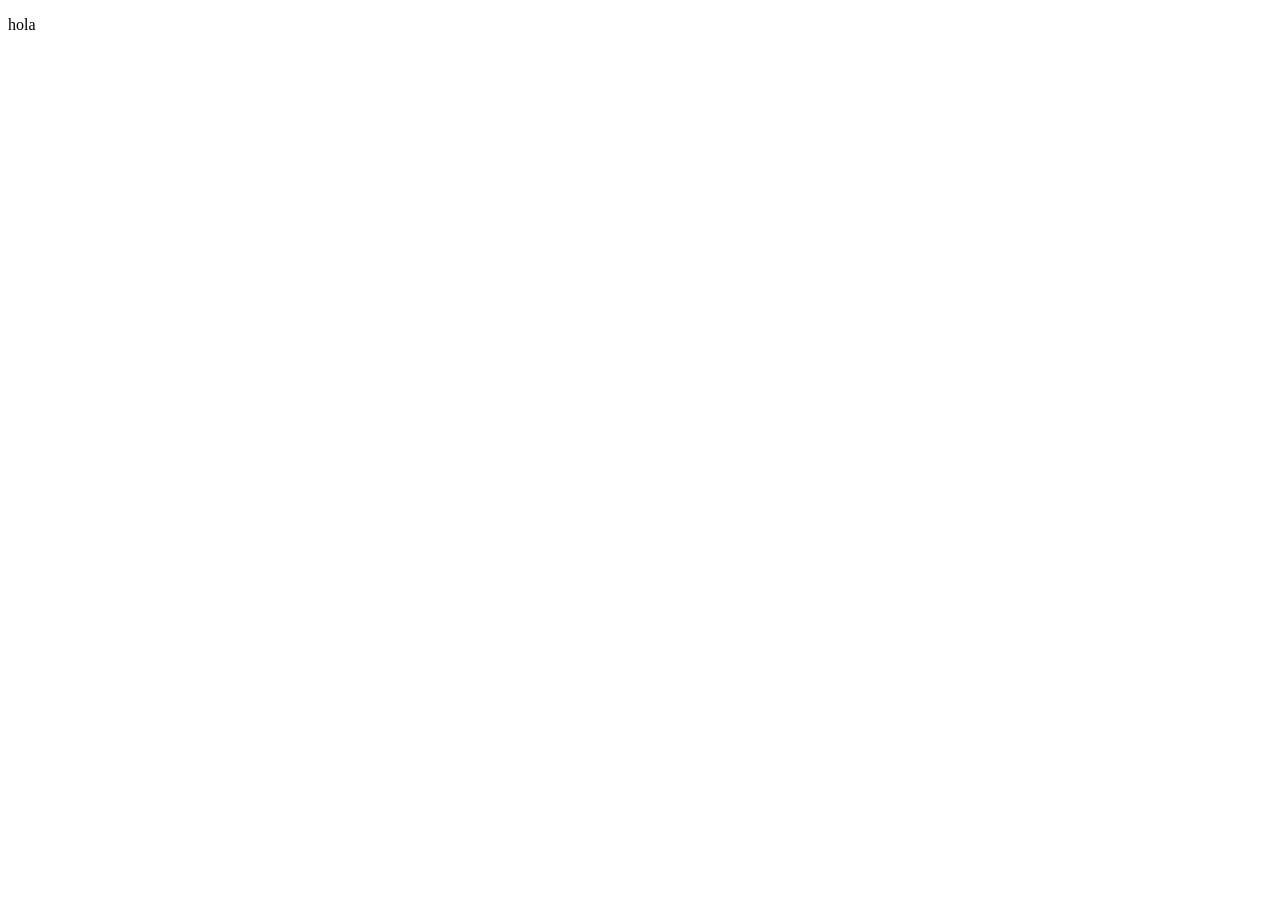
==== manual.html @ cef30a84 "first commit" ====
<!DOCTYPE html>
<html lang="en">
<head>
    <meta charset="UTF-8">
    <meta name="viewport" content="width=device-width, initial-scale=1.0">
    <title>Document</title>
</head>
<body>
    <p>hola</p>
</body>
</html>
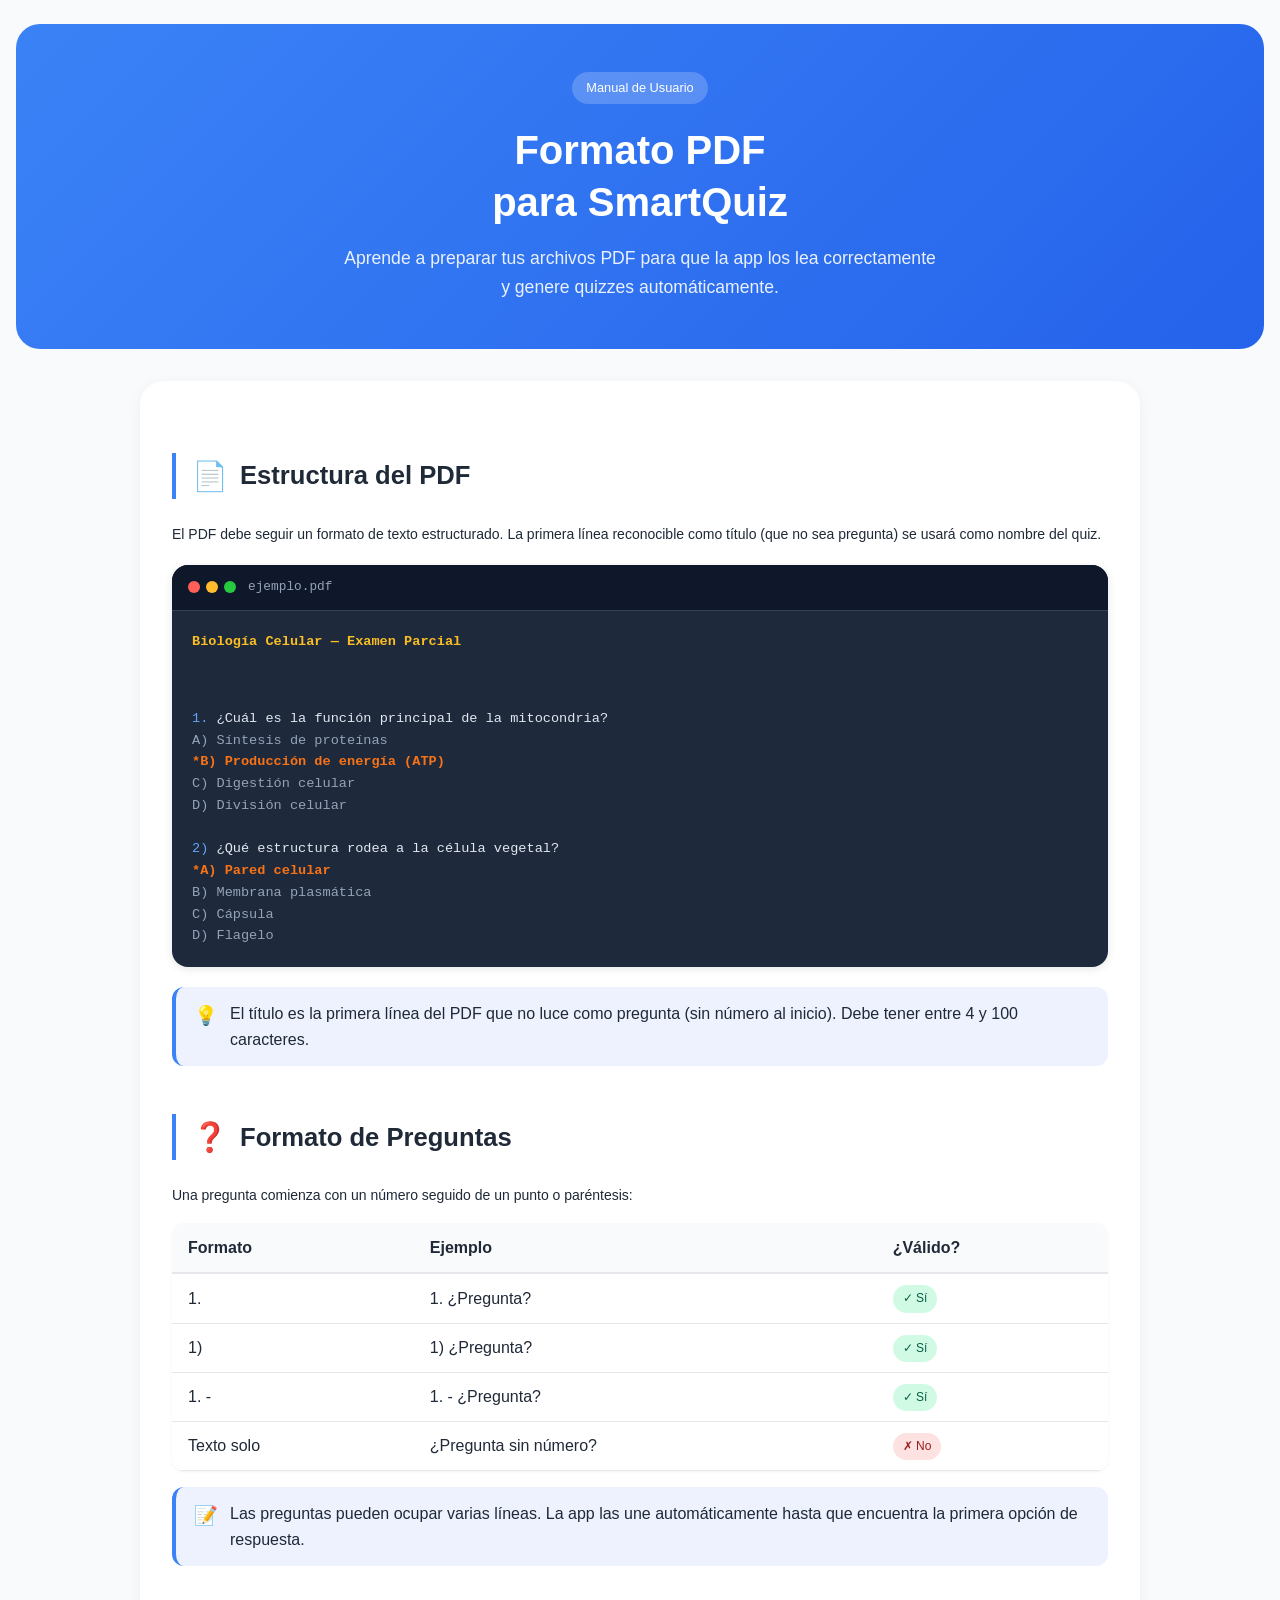
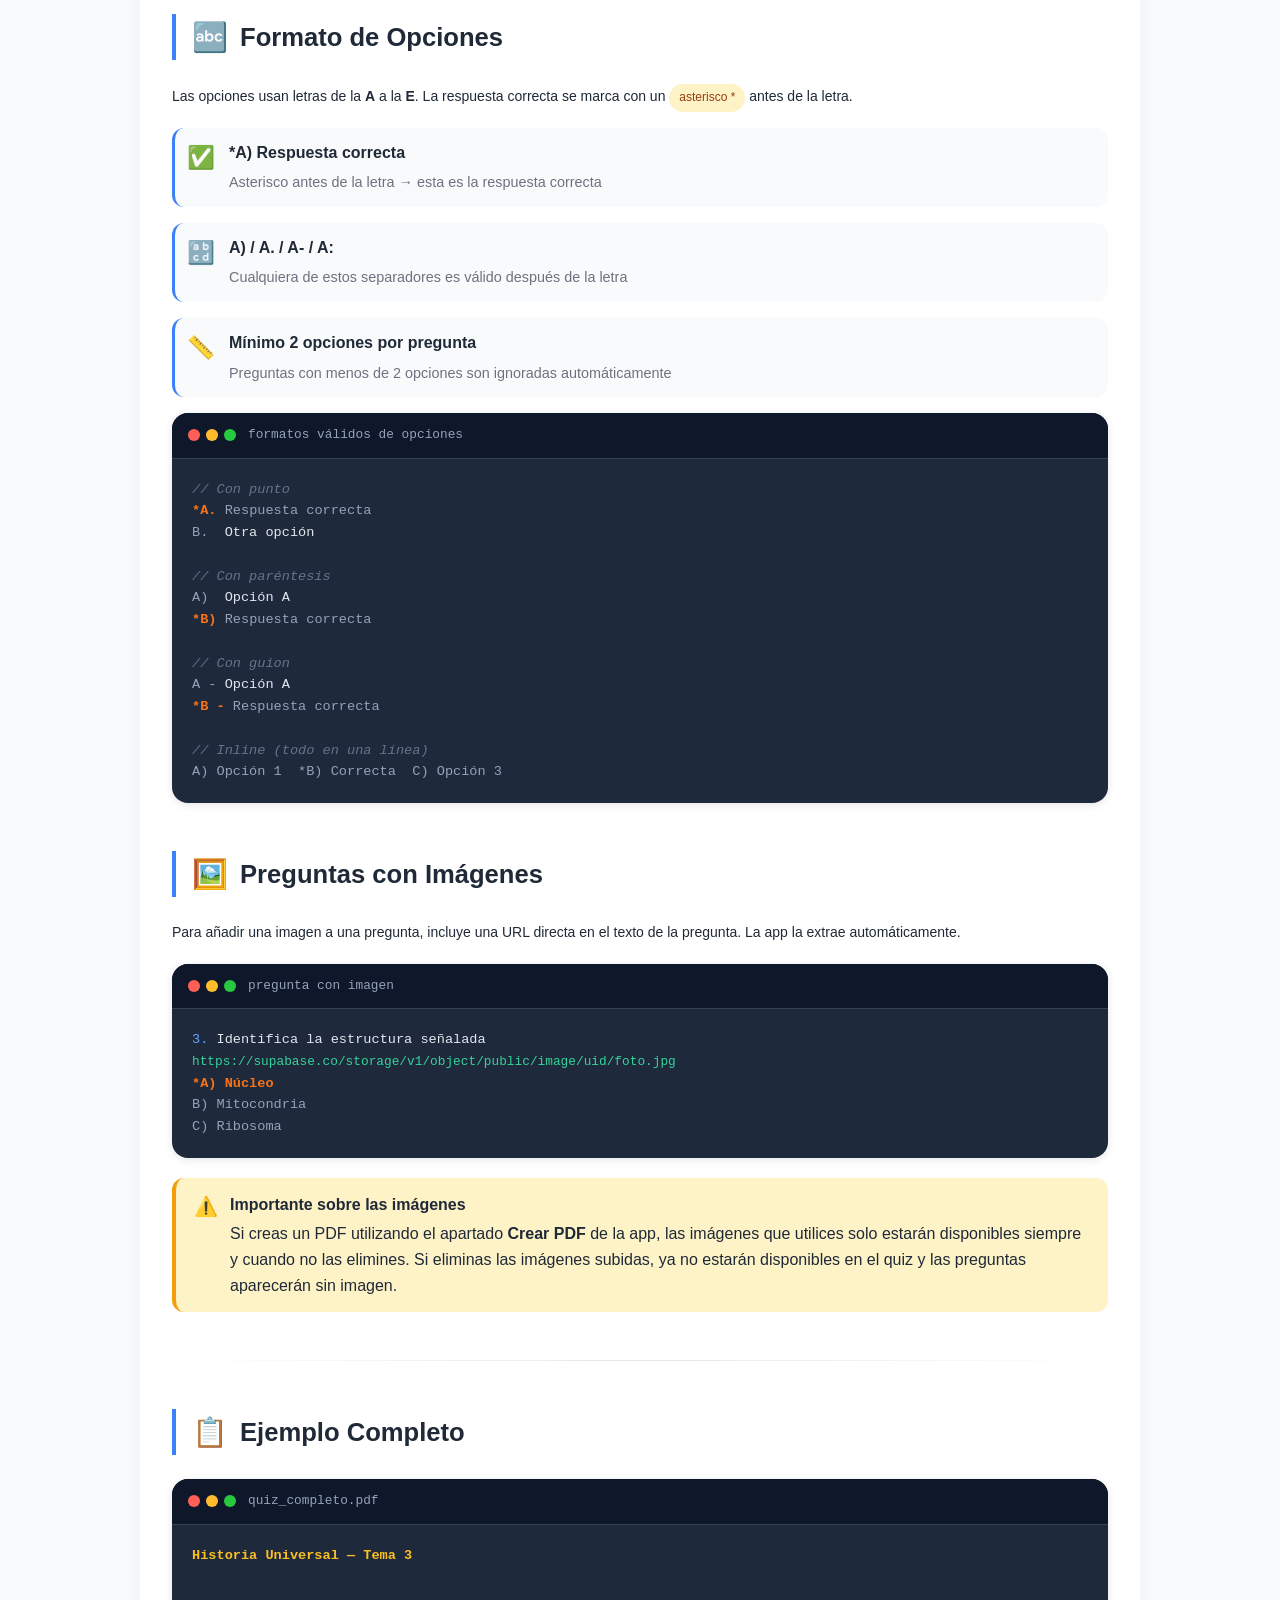
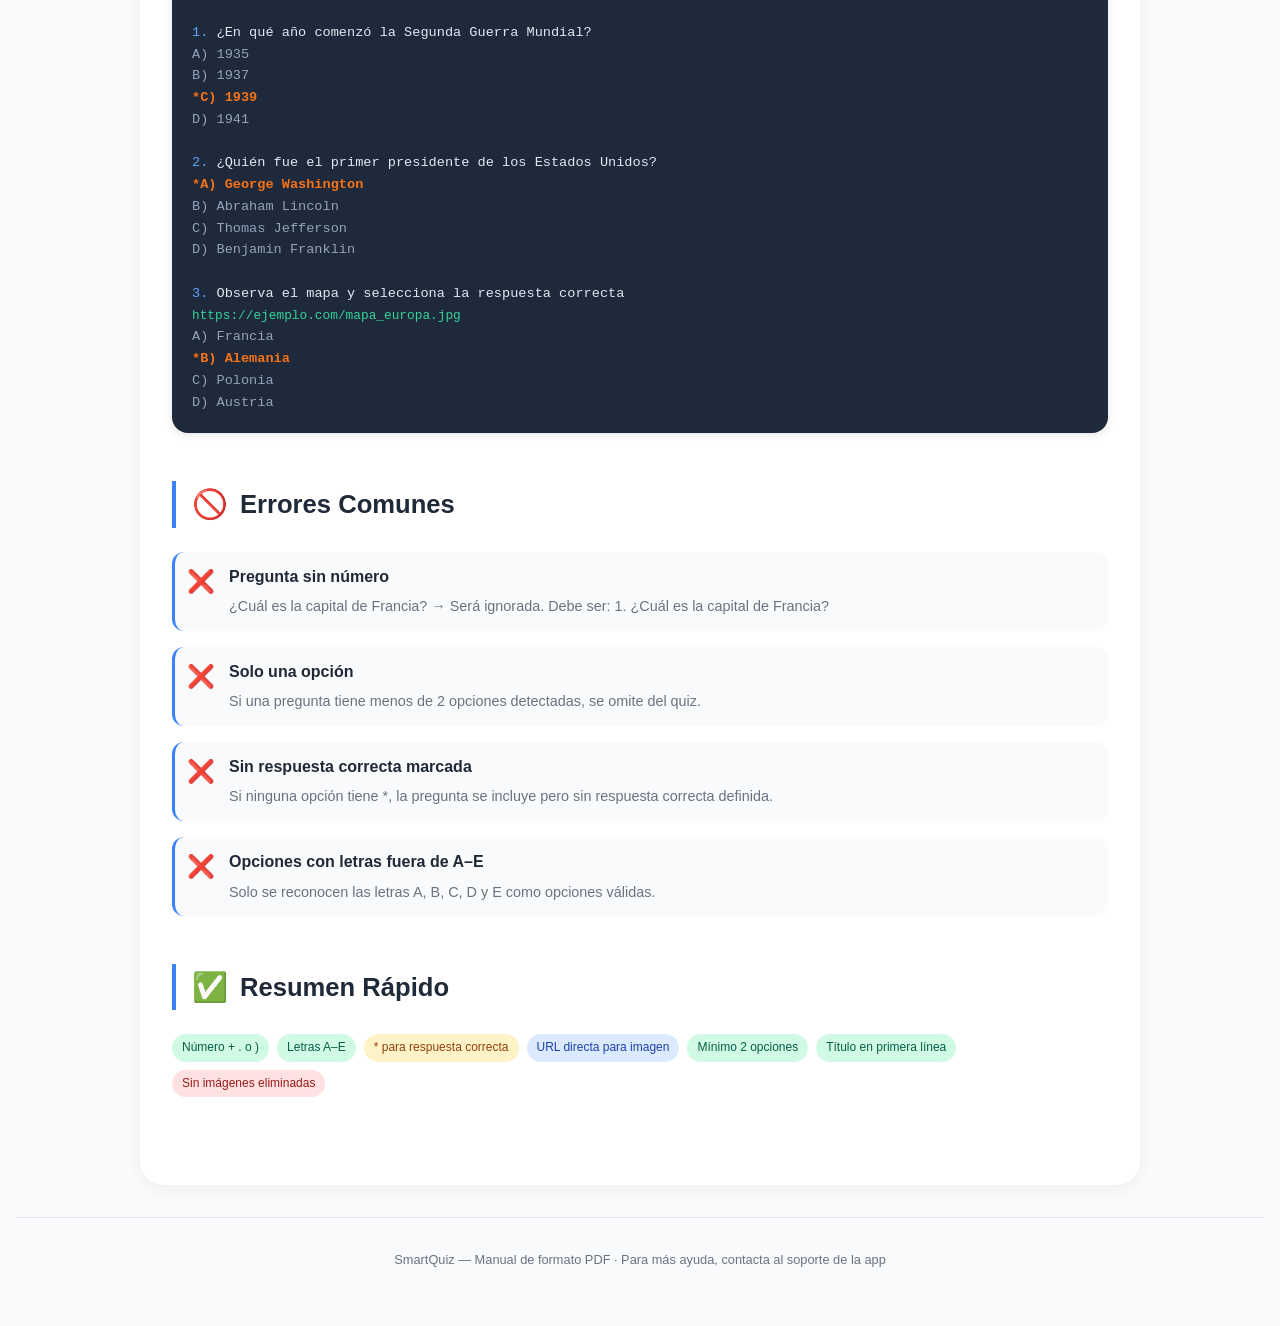
==== commit 648b3665: "manual usuario" ====
--- a/manual.html
+++ b/manual.html
@@ -1,11 +1,268 @@
 <!DOCTYPE html>
-<html lang="en">
+<html lang="es">
 <head>
-    <meta charset="UTF-8">
-    <meta name="viewport" content="width=device-width, initial-scale=1.0">
-    <title>Document</title>
+<meta charset="UTF-8">
+<meta name="viewport" content="width=device-width, initial-scale=1.0">
+<title>Manual de Usuario — SmartQuiz PDF</title>
+<link href="https://fonts.googleapis.com/css2?family=Syne:wght@400;600;700;800&family=DM+Mono:wght@300;400;500&family=DM+Sans:wght@300;400;500&display=swap" rel="stylesheet">
+<link rel="stylesheet" href="./style/style_manual_usuario.css">
 </head>
 <body>
-    <p>hola</p>
+
+<!-- HERO -->
+<div class="hero">
+  <div class="hero-tag">Manual de Usuario</div>
+  <h1>Formato PDF<br>para SmartQuiz</h1>
+  <p>Aprende a preparar tus archivos PDF para que la app los lea correctamente y genere quizzes automáticamente.</p>
+</div>
+
+<div class="container">
+
+  <!-- SECCIÓN 1: ESTRUCTURA BÁSICA -->
+  <div class="section">
+    <h2 class="section-title"><span class="icon">📄</span> Estructura del PDF</h2>
+
+    <p style="color:var(--muted); margin-bottom:16px; font-size:14px;">
+      El PDF debe seguir un formato de texto estructurado. La primera línea reconocible como título (que no sea pregunta) se usará como nombre del quiz.
+    </p>
+
+    <div class="code-block">
+      <div class="code-header">
+        <div class="code-dots">
+          <div class="dot dot-r"></div>
+          <div class="dot dot-y"></div>
+          <div class="dot dot-g"></div>
+        </div>
+        <span class="code-label">ejemplo.pdf</span>
+      </div>
+      <div class="code-body">
+<pre><span class="hl-title">Biología Celular — Examen Parcial</span>
+
+<span class="hl-num">1.</span> ¿Cuál es la función principal de la mitocondria?
+<span class="hl-opt">A) Síntesis de proteínas</span>
+<span class="hl-star">*B) Producción de energía (ATP)</span>
+<span class="hl-opt">C) Digestión celular</span>
+<span class="hl-opt">D) División celular</span>
+
+<span class="hl-num">2)</span> ¿Qué estructura rodea a la célula vegetal?
+<span class="hl-star">*A) Pared celular</span>
+<span class="hl-opt">B) Membrana plasmática</span>
+<span class="hl-opt">C) Cápsula</span>
+<span class="hl-opt">D) Flagelo</span></pre>
+      </div>
+    </div>
+
+    <div class="info">
+      <span>💡</span>
+      <span>El título es la primera línea del PDF que no luce como pregunta (sin número al inicio). Debe tener entre 4 y 100 caracteres.</span>
+    </div>
+  </div>
+
+  <!-- SECCIÓN 2: PREGUNTAS -->
+  <div class="section">
+    <h2 class="section-title"><span class="icon">❓</span> Formato de Preguntas</h2>
+
+    <p style="color:var(--muted); margin-bottom:12px; font-size:14px;">Una pregunta comienza con un número seguido de un punto o paréntesis:</p>
+
+    <table class="fmt-table">
+      <tr><th>Formato</th><th>Ejemplo</th><th>¿Válido?</th></tr>
+      <tr><td>1.</td><td>1. ¿Pregunta?</td><td><span class="badge badge-green">✓ Sí</span></td></tr>
+      <tr><td>1)</td><td>1) ¿Pregunta?</td><td><span class="badge badge-green">✓ Sí</span></td></tr>
+      <tr><td>1. -</td><td>1. - ¿Pregunta?</td><td><span class="badge badge-green">✓ Sí</span></td></tr>
+      <tr><td>Texto solo</td><td>¿Pregunta sin número?</td><td><span class="badge badge-red">✗ No</span></td></tr>
+    </table>
+
+    <div class="info" style="margin-top:16px;">
+      <span>📝</span>
+      <span>Las preguntas pueden ocupar varias líneas. La app las une automáticamente hasta que encuentra la primera opción de respuesta.</span>
+    </div>
+  </div>
+
+  <!-- SECCIÓN 3: OPCIONES -->
+  <div class="section">
+    <h2 class="section-title"><span class="icon">🔤</span> Formato de Opciones</h2>
+
+    <p style="color:var(--muted); margin-bottom:12px; font-size:14px;">
+      Las opciones usan letras de la <strong style="color:var(--text)">A</strong> a la <strong style="color:var(--text)">E</strong>. La respuesta correcta se marca con un <span class="badge badge-yellow">asterisco *</span> antes de la letra.
+    </p>
+
+    <div class="rule-list">
+      <div class="rule-item">
+        <span class="rule-icon">✅</span>
+        <div class="rule-text">
+          <strong>*A) Respuesta correcta</strong>
+          <span>Asterisco antes de la letra → esta es la respuesta correcta</span>
+        </div>
+      </div>
+      <div class="rule-item">
+        <span class="rule-icon">🔡</span>
+        <div class="rule-text">
+          <strong>A) / A. / A- / A:</strong>
+          <span>Cualquiera de estos separadores es válido después de la letra</span>
+        </div>
+      </div>
+      <div class="rule-item">
+        <span class="rule-icon">📏</span>
+        <div class="rule-text">
+          <strong>Mínimo 2 opciones por pregunta</strong>
+          <span>Preguntas con menos de 2 opciones son ignoradas automáticamente</span>
+        </div>
+      </div>
+    </div>
+
+    <div class="code-block" style="margin-top:16px;">
+      <div class="code-header">
+        <div class="code-dots">
+          <div class="dot dot-r"></div><div class="dot dot-y"></div><div class="dot dot-g"></div>
+        </div>
+        <span class="code-label">formatos válidos de opciones</span>
+      </div>
+      <div class="code-body">
+<pre><span class="hl-muted">// Con punto</span>
+<span class="hl-star">*A.</span> <span class="hl-opt">Respuesta correcta</span>
+<span class="hl-opt">B.</span>  Otra opción
+
+<span class="hl-muted">// Con paréntesis</span>
+<span class="hl-opt">A)</span>  Opción A
+<span class="hl-star">*B)</span> <span class="hl-opt">Respuesta correcta</span>
+
+<span class="hl-muted">// Con guion</span>
+<span class="hl-opt">A -</span> Opción A
+<span class="hl-star">*B -</span> <span class="hl-opt">Respuesta correcta</span>
+
+<span class="hl-muted">// Inline (todo en una línea)</span>
+<span class="hl-opt">A) Opción 1  *B) Correcta  C) Opción 3</span></pre>
+      </div>
+    </div>
+  </div>
+
+  <!-- SECCIÓN 4: IMÁGENES -->
+  <div class="section">
+    <h2 class="section-title"><span class="icon">🖼️</span> Preguntas con Imágenes</h2>
+
+    <p style="color:var(--muted); margin-bottom:12px; font-size:14px;">
+      Para añadir una imagen a una pregunta, incluye una URL directa en el texto de la pregunta. La app la extrae automáticamente.
+    </p>
+
+    <div class="code-block">
+      <div class="code-header">
+        <div class="code-dots">
+          <div class="dot dot-r"></div><div class="dot dot-y"></div><div class="dot dot-g"></div>
+        </div>
+        <span class="code-label">pregunta con imagen</span>
+      </div>
+      <div class="code-body">
+<pre><span class="hl-num">3.</span> Identifica la estructura señalada
+<span class="hl-url">https://supabase.co/storage/v1/object/public/image/uid/foto.jpg</span>
+<span class="hl-star">*A) Núcleo</span>
+<span class="hl-opt">B) Mitocondria</span>
+<span class="hl-opt">C) Ribosoma</span></pre>
+      </div>
+    </div>
+
+    <div class="warning">
+      <span>⚠️</span>
+      <div>
+        <strong style="display:block; margin-bottom:4px;">Importante sobre las imágenes</strong>
+        Si creas un PDF utilizando el apartado <strong>Crear PDF</strong> de la app, las imágenes que utilices solo estarán disponibles siempre y cuando no las elimines. Si eliminas las imágenes subidas, ya no estarán disponibles en el quiz y las preguntas aparecerán sin imagen.
+      </div>
+    </div>
+  </div>
+
+  <hr class="divider">
+
+  <!-- SECCIÓN 5: EJEMPLO COMPLETO -->
+  <div class="section">
+    <h2 class="section-title"><span class="icon">📋</span> Ejemplo Completo</h2>
+
+    <div class="code-block">
+      <div class="code-header">
+        <div class="code-dots">
+          <div class="dot dot-r"></div><div class="dot dot-y"></div><div class="dot dot-g"></div>
+        </div>
+        <span class="code-label">quiz_completo.pdf</span>
+      </div>
+      <div class="code-body">
+<pre><span class="hl-title">Historia Universal — Tema 3</span>
+
+<span class="hl-num">1.</span> ¿En qué año comenzó la Segunda Guerra Mundial?
+<span class="hl-opt">A) 1935</span>
+<span class="hl-opt">B) 1937</span>
+<span class="hl-star">*C) 1939</span>
+<span class="hl-opt">D) 1941</span>
+
+<span class="hl-num">2.</span> ¿Quién fue el primer presidente de los Estados Unidos?
+<span class="hl-star">*A) George Washington</span>
+<span class="hl-opt">B) Abraham Lincoln</span>
+<span class="hl-opt">C) Thomas Jefferson</span>
+<span class="hl-opt">D) Benjamin Franklin</span>
+
+<span class="hl-num">3.</span> Observa el mapa y selecciona la respuesta correcta
+<span class="hl-url">https://ejemplo.com/mapa_europa.jpg</span>
+<span class="hl-opt">A) Francia</span>
+<span class="hl-star">*B) Alemania</span>
+<span class="hl-opt">C) Polonia</span>
+<span class="hl-opt">D) Austria</span></pre>
+      </div>
+    </div>
+  </div>
+
+  <!-- SECCIÓN 6: ERRORES COMUNES -->
+  <div class="section">
+    <h2 class="section-title"><span class="icon">🚫</span> Errores Comunes</h2>
+
+    <div class="rule-list">
+      <div class="rule-item">
+        <span class="rule-icon">❌</span>
+        <div class="rule-text">
+          <strong>Pregunta sin número</strong>
+          <span>¿Cuál es la capital de Francia? → Será ignorada. Debe ser: 1. ¿Cuál es la capital de Francia?</span>
+        </div>
+      </div>
+      <div class="rule-item">
+        <span class="rule-icon">❌</span>
+        <div class="rule-text">
+          <strong>Solo una opción</strong>
+          <span>Si una pregunta tiene menos de 2 opciones detectadas, se omite del quiz.</span>
+        </div>
+      </div>
+      <div class="rule-item">
+        <span class="rule-icon">❌</span>
+        <div class="rule-text">
+          <strong>Sin respuesta correcta marcada</strong>
+          <span>Si ninguna opción tiene *, la pregunta se incluye pero sin respuesta correcta definida.</span>
+        </div>
+      </div>
+      <div class="rule-item">
+        <span class="rule-icon">❌</span>
+        <div class="rule-text">
+          <strong>Opciones con letras fuera de A–E</strong>
+          <span>Solo se reconocen las letras A, B, C, D y E como opciones válidas.</span>
+        </div>
+      </div>
+    </div>
+  </div>
+
+  <!-- SECCIÓN 7: RESUMEN -->
+  <div class="section">
+    <h2 class="section-title"><span class="icon">✅</span> Resumen Rápido</h2>
+
+    <div style="display:flex; flex-wrap:wrap; gap:8px; margin-top:4px;">
+      <span class="badge badge-green">Número + . o )</span>
+      <span class="badge badge-green">Letras A–E</span>
+      <span class="badge badge-yellow">* para respuesta correcta</span>
+      <span class="badge badge-blue">URL directa para imagen</span>
+      <span class="badge badge-green">Mínimo 2 opciones</span>
+      <span class="badge badge-green">Título en primera línea</span>
+      <span class="badge badge-red">Sin imágenes eliminadas</span>
+    </div>
+  </div>
+
+</div>
+
+<footer>
+  SmartQuiz — Manual de formato PDF · Para más ayuda, contacta al soporte de la app
+</footer>
+
 </body>
 </html>
--- a/style/style_manual_usuario.css
+++ b/style/style_manual_usuario.css
@@ -0,0 +1,408 @@
+/* ============================================
+   SmartQuiz - Manual de Usuario
+   Estilos sencillos para Google Play Console
+   ============================================ */
+
+:root {
+  --primary: #3b82f6;
+  --primary-dark: #2563eb;
+  --success: #10b981;
+  --warning: #f59e0b;
+  --danger: #ef4444;
+  --text-dark: #1f2937;
+  --text-muted: #6b7280;
+  --bg-light: #f9fafb;
+  --bg-white: #ffffff;
+  --border: #e5e7eb;
+  --code-bg: #1e293b;
+  --code-text: #e2e8f0;
+  --hero-bg: #3b82f6;
+}
+
+* {
+  margin: 0;
+  padding: 0;
+  box-sizing: border-box;
+}
+
+body {
+  font-family: -apple-system, BlinkMacSystemFont, "Segoe UI", Roboto, "Helvetica Neue", Arial, sans-serif;
+  background: var(--bg-light);
+  color: var(--text-dark);
+  line-height: 1.6;
+  padding: 24px 16px;
+}
+
+/* Contenedor principal */
+.container {
+  max-width: 1000px;
+  margin: 0 auto;
+  background: var(--bg-white);
+  border-radius: 24px;
+  padding: 40px 32px;
+  box-shadow: 0 4px 16px rgba(0, 0, 0, 0.05);
+}
+
+/* ===== TIPOGRAFÍA ===== */
+h1 {
+  font-size: 2.2rem;
+  font-weight: 700;
+  margin-bottom: 12px;
+  color: var(--text-dark);
+  line-height: 1.3;
+}
+
+h2 {
+  font-size: 1.5rem;
+  font-weight: 600;
+  margin: 32px 0 16px 0;
+  color: var(--text-dark);
+  border-left: 4px solid var(--primary);
+  padding-left: 16px;
+}
+
+h3 {
+  font-size: 1.2rem;
+  font-weight: 600;
+  margin: 20px 0 12px 0;
+  color: var(--text-dark);
+}
+
+p {
+  margin-bottom: 16px;
+  color: var(--text-muted);
+  font-size: 1rem;
+}
+
+/* ===== HERO ===== */
+.hero {
+  text-align: center;
+  padding: 48px 24px;
+  background: linear-gradient(135deg, var(--primary) 0%, var(--primary-dark) 100%);
+  border-radius: 24px;
+  margin-bottom: 32px;
+  color: white;
+}
+
+.hero-tag {
+  display: inline-block;
+  background: rgba(255, 255, 255, 0.2);
+  padding: 6px 14px;
+  border-radius: 40px;
+  font-size: 0.8rem;
+  font-weight: 500;
+  margin-bottom: 20px;
+}
+
+.hero h1 {
+  color: white;
+  margin-bottom: 16px;
+  font-size: 2.5rem;
+}
+
+.hero p {
+  color: rgba(255, 255, 255, 0.9);
+  max-width: 600px;
+  margin: 0 auto;
+  font-size: 1.1rem;
+}
+
+/* ===== SECCIONES ===== */
+.section {
+  margin-bottom: 48px;
+}
+
+.section-title {
+  display: flex;
+  align-items: center;
+  gap: 12px;
+  font-size: 1.6rem;
+  margin-bottom: 24px;
+}
+
+.section-title .icon {
+  font-size: 1.8rem;
+}
+
+/* ===== BLOQUES DE CÓDIGO ===== */
+.code-block {
+  background: var(--code-bg);
+  border-radius: 16px;
+  overflow: hidden;
+  margin: 20px 0;
+  box-shadow: 0 2px 8px rgba(0, 0, 0, 0.1);
+}
+
+.code-header {
+  background: #0f172a;
+  padding: 12px 16px;
+  display: flex;
+  align-items: center;
+  gap: 12px;
+  border-bottom: 1px solid #334155;
+}
+
+.code-dots {
+  display: flex;
+  gap: 6px;
+}
+
+.dot {
+  width: 12px;
+  height: 12px;
+  border-radius: 50%;
+}
+
+.dot-r { background: #ff5f56; }
+.dot-y { background: #ffbd2e; }
+.dot-g { background: #27c93f; }
+
+.code-label {
+  color: #94a3b8;
+  font-size: 0.8rem;
+  font-family: monospace;
+}
+
+.code-body {
+  padding: 20px;
+  overflow-x: auto;
+}
+
+.code-body pre {
+  margin: 0;
+  font-family: 'SF Mono', 'Monaco', 'Courier New', monospace;
+  font-size: 0.85rem;
+  line-height: 1.6;
+  color: var(--code-text);
+}
+
+/* Sintaxis highlighting */
+.hl-title { color: #fbbf24; font-weight: bold; display: block; margin-bottom: 12px; }
+.hl-num { color: #60a5fa; }
+.hl-star { color: #f97316; font-weight: bold; }
+.hl-opt { color: #94a3b8; }
+.hl-url { color: #34d399; font-size: 0.8rem; }
+.hl-muted { color: #64748b; font-style: italic; }
+
+/* ===== TABLAS ===== */
+.fmt-table {
+  width: 100%;
+  border-collapse: collapse;
+  margin: 16px 0;
+  background: var(--bg-white);
+  border-radius: 12px;
+  overflow: hidden;
+  box-shadow: 0 1px 3px rgba(0, 0, 0, 0.05);
+}
+
+.fmt-table th {
+  background: var(--bg-light);
+  padding: 12px 16px;
+  text-align: left;
+  font-weight: 600;
+  border-bottom: 2px solid var(--border);
+}
+
+.fmt-table td {
+  padding: 10px 16px;
+  border-bottom: 1px solid var(--border);
+}
+
+/* ===== BADGES ===== */
+.badge {
+  display: inline-block;
+  padding: 4px 10px;
+  border-radius: 20px;
+  font-size: 0.75rem;
+  font-weight: 500;
+}
+
+.badge-green {
+  background: #d1fae5;
+  color: #065f46;
+}
+
+.badge-red {
+  background: #fee2e2;
+  color: #991b1b;
+}
+
+.badge-yellow {
+  background: #fef3c7;
+  color: #92400e;
+}
+
+.badge-blue {
+  background: #dbeafe;
+  color: #1e40af;
+}
+
+/* ===== LISTAS DE REGLAS ===== */
+.rule-list {
+  display: flex;
+  flex-direction: column;
+  gap: 16px;
+  margin: 16px 0;
+}
+
+.rule-item {
+  display: flex;
+  gap: 14px;
+  padding: 12px;
+  background: var(--bg-light);
+  border-radius: 12px;
+  border-left: 3px solid var(--primary);
+}
+
+.rule-icon {
+  font-size: 1.4rem;
+  flex-shrink: 0;
+}
+
+.rule-text strong {
+  display: block;
+  margin-bottom: 4px;
+  color: var(--text-dark);
+}
+
+.rule-text span {
+  font-size: 0.9rem;
+  color: var(--text-muted);
+}
+
+/* ===== INFO Y WARNING ===== */
+.info {
+  background: #eef2ff;
+  border-left: 4px solid var(--primary);
+  padding: 14px 18px;
+  border-radius: 12px;
+  margin: 20px 0;
+  display: flex;
+  gap: 12px;
+  align-items: flex-start;
+}
+
+.info span:first-child {
+  font-size: 1.2rem;
+}
+
+.warning {
+  background: #fef3c7;
+  border-left: 4px solid var(--warning);
+  padding: 14px 18px;
+  border-radius: 12px;
+  margin: 20px 0;
+  display: flex;
+  gap: 12px;
+  align-items: flex-start;
+}
+
+.warning span:first-child {
+  font-size: 1.2rem;
+}
+
+/* ===== DIVISOR ===== */
+.divider {
+  margin: 48px 0;
+  border: 0;
+  height: 1px;
+  background: linear-gradient(90deg, transparent, var(--border), transparent);
+}
+
+/* ===== FOOTER ===== */
+footer {
+  text-align: center;
+  padding: 32px 24px;
+  color: var(--text-muted);
+  font-size: 0.8rem;
+  border-top: 1px solid var(--border);
+  margin-top: 32px;
+}
+
+/* ===== RESPONSIVE ===== */
+@media (max-width: 768px) {
+  body {
+    padding: 12px;
+  }
+  
+  .container {
+    padding: 24px 20px;
+  }
+  
+  h1 {
+    font-size: 1.6rem;
+  }
+  
+  .hero {
+    padding: 32px 20px;
+  }
+  
+  .hero h1 {
+    font-size: 1.8rem;
+  }
+  
+  .section-title {
+    font-size: 1.3rem;
+  }
+  
+  .code-body {
+    padding: 12px;
+  }
+  
+  .code-body pre {
+    font-size: 0.7rem;
+  }
+  
+  .fmt-table th,
+  .fmt-table td {
+    padding: 8px 12px;
+    font-size: 0.85rem;
+  }
+  
+  .rule-item {
+    flex-direction: column;
+    gap: 8px;
+  }
+}
+
+@media (max-width: 480px) {
+  .container {
+    padding: 16px;
+  }
+  
+  .code-body pre {
+    font-size: 0.65rem;
+    white-space: pre-wrap;
+    word-break: break-word;
+  }
+  
+  .badge {
+    font-size: 0.7rem;
+    padding: 3px 8px;
+  }
+}
+
+/* ===== UTILIDADES ADICIONALES ===== */
+a {
+  color: var(--primary);
+  text-decoration: none;
+}
+
+a:hover {
+  text-decoration: underline;
+}
+
+strong {
+  color: var(--text-dark);
+}
+
+/* Scroll suave */
+html {
+  scroll-behavior: smooth;
+}
+
+/* Mejora de accesibilidad */
+:focus {
+  outline: 2px solid var(--primary);
+  outline-offset: 2px;
+}
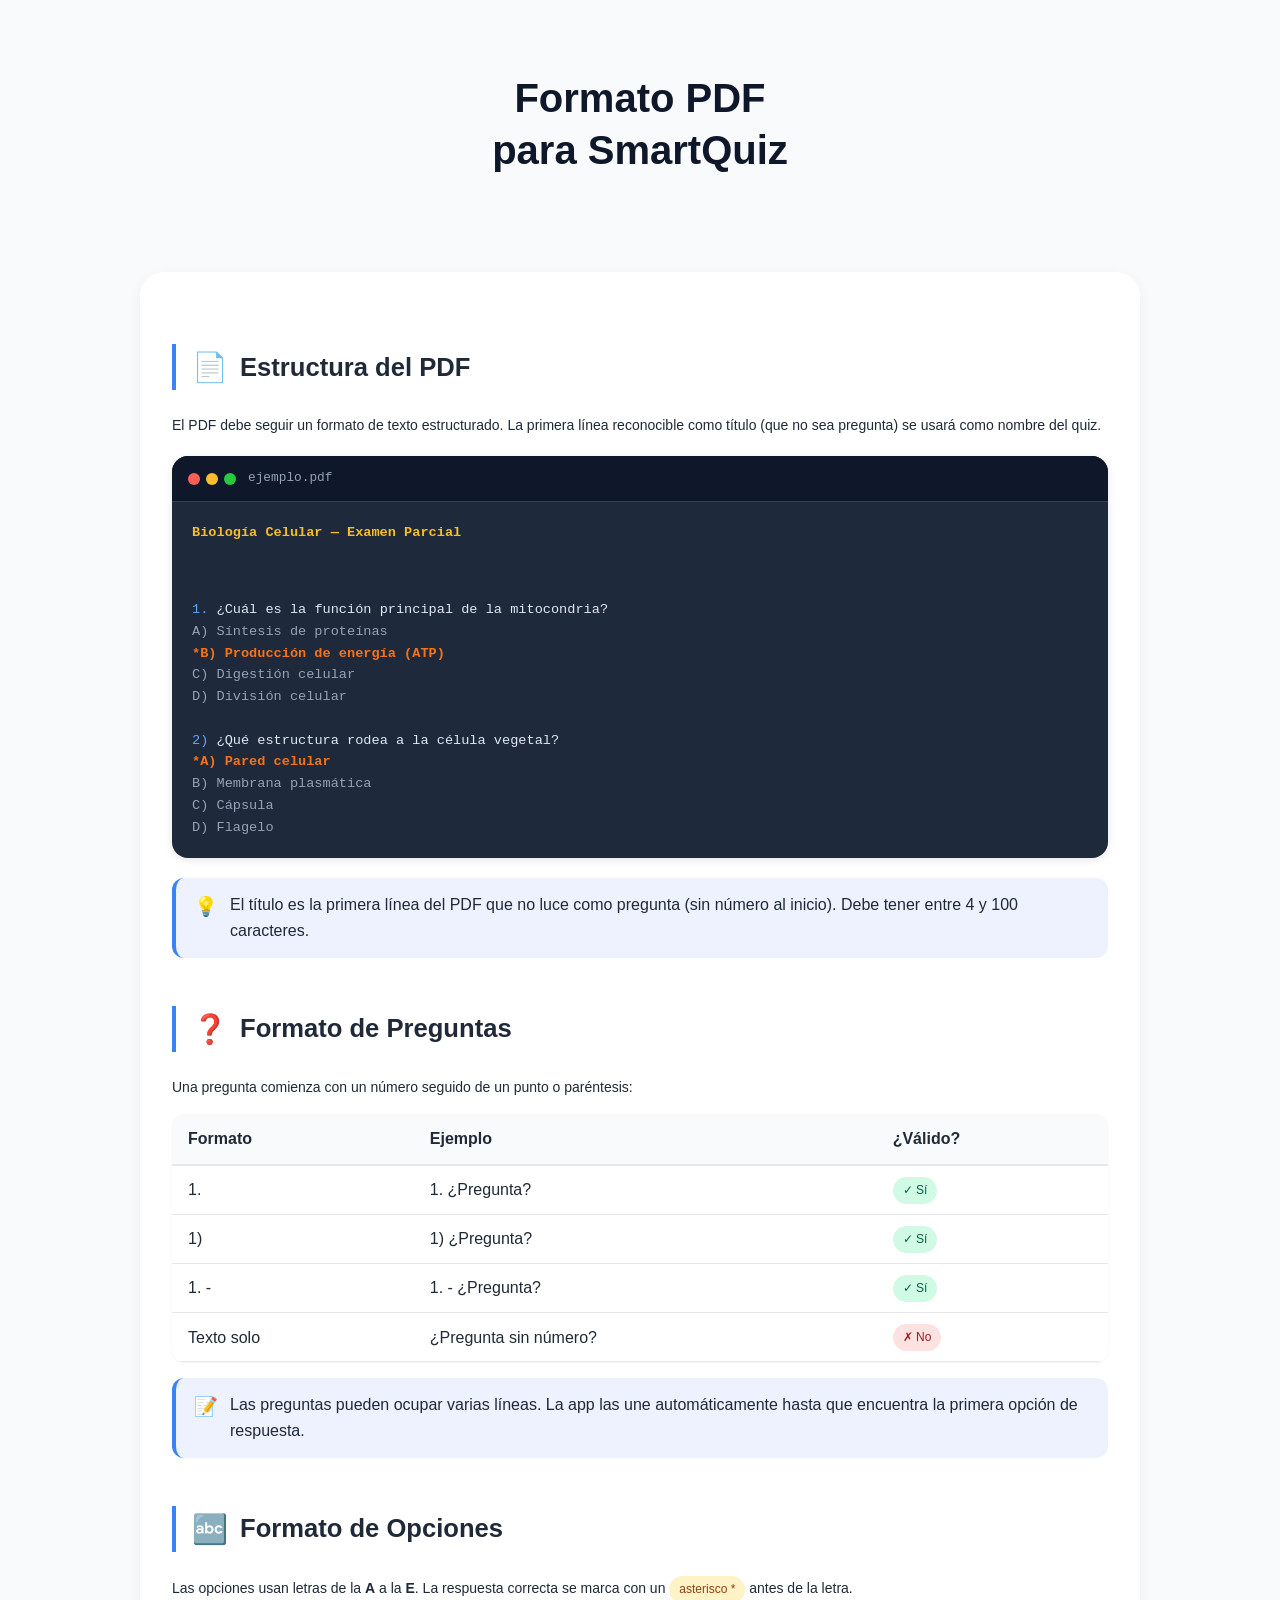
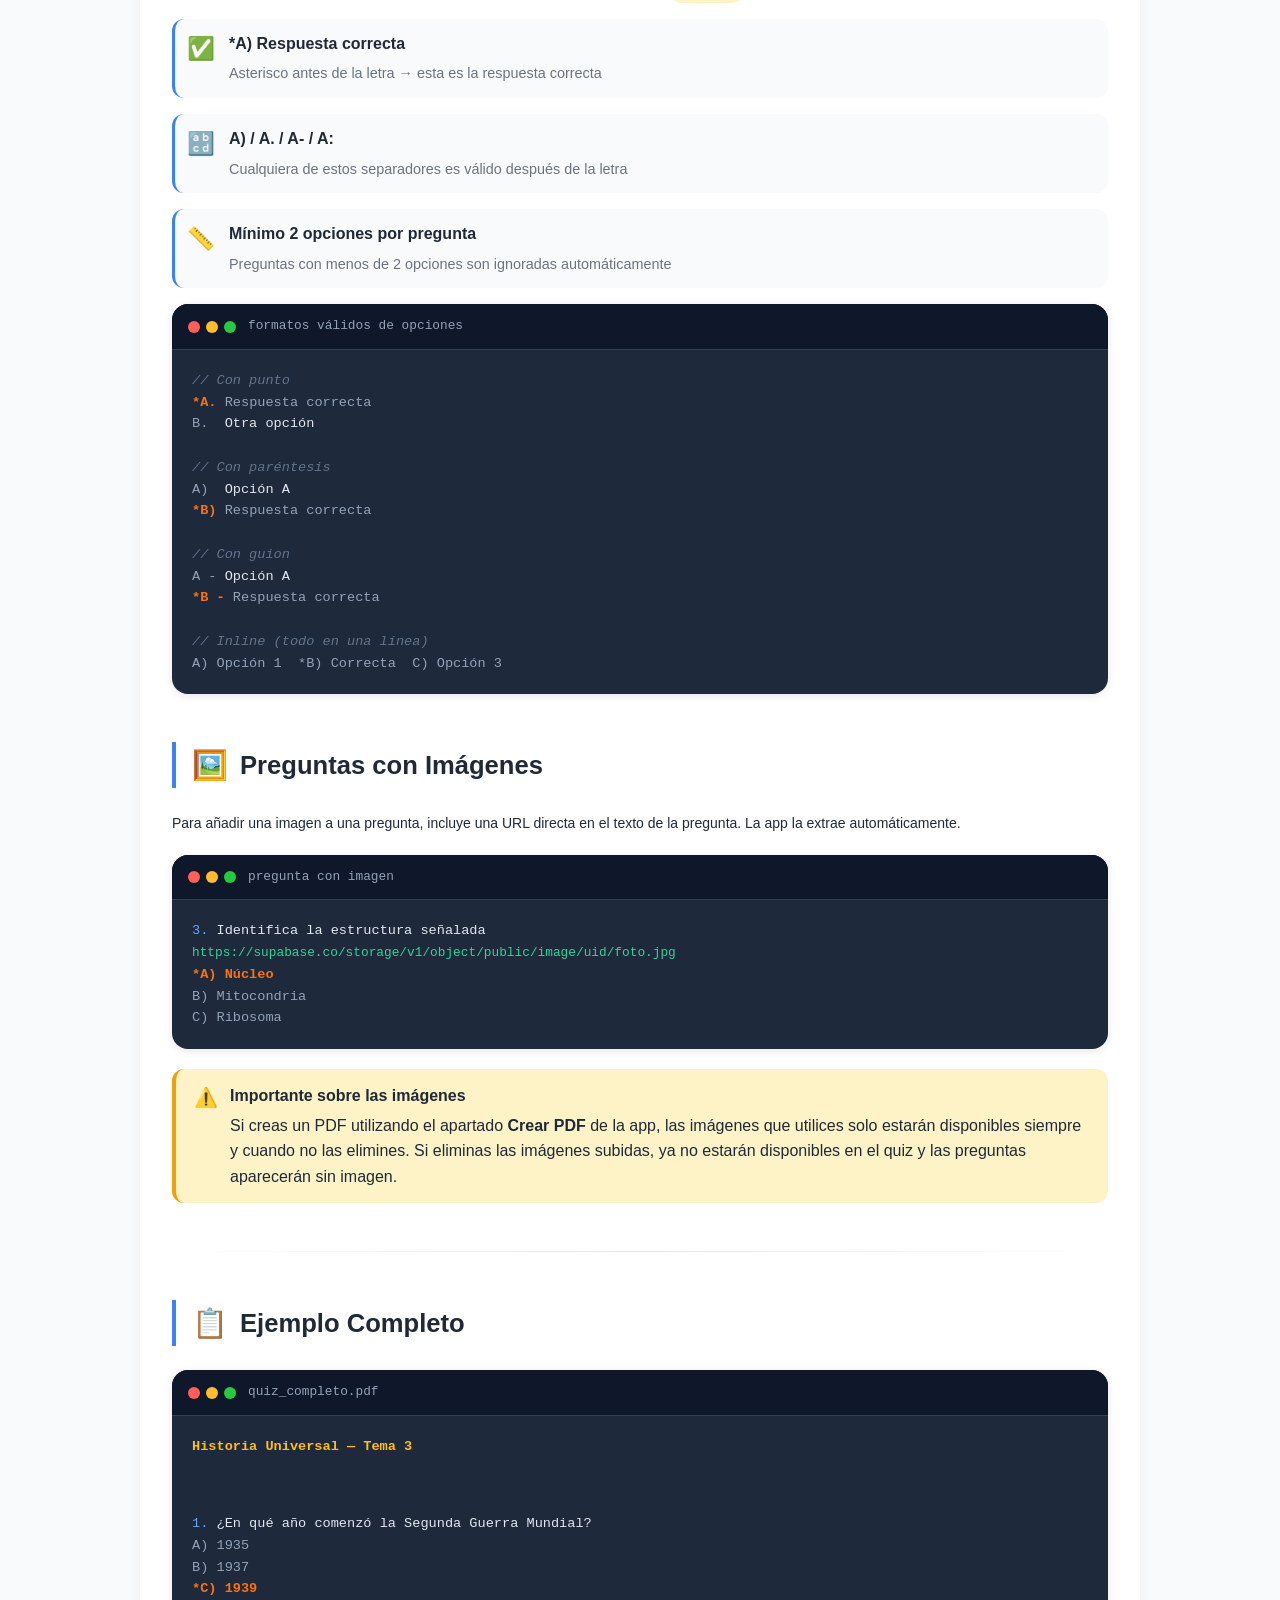
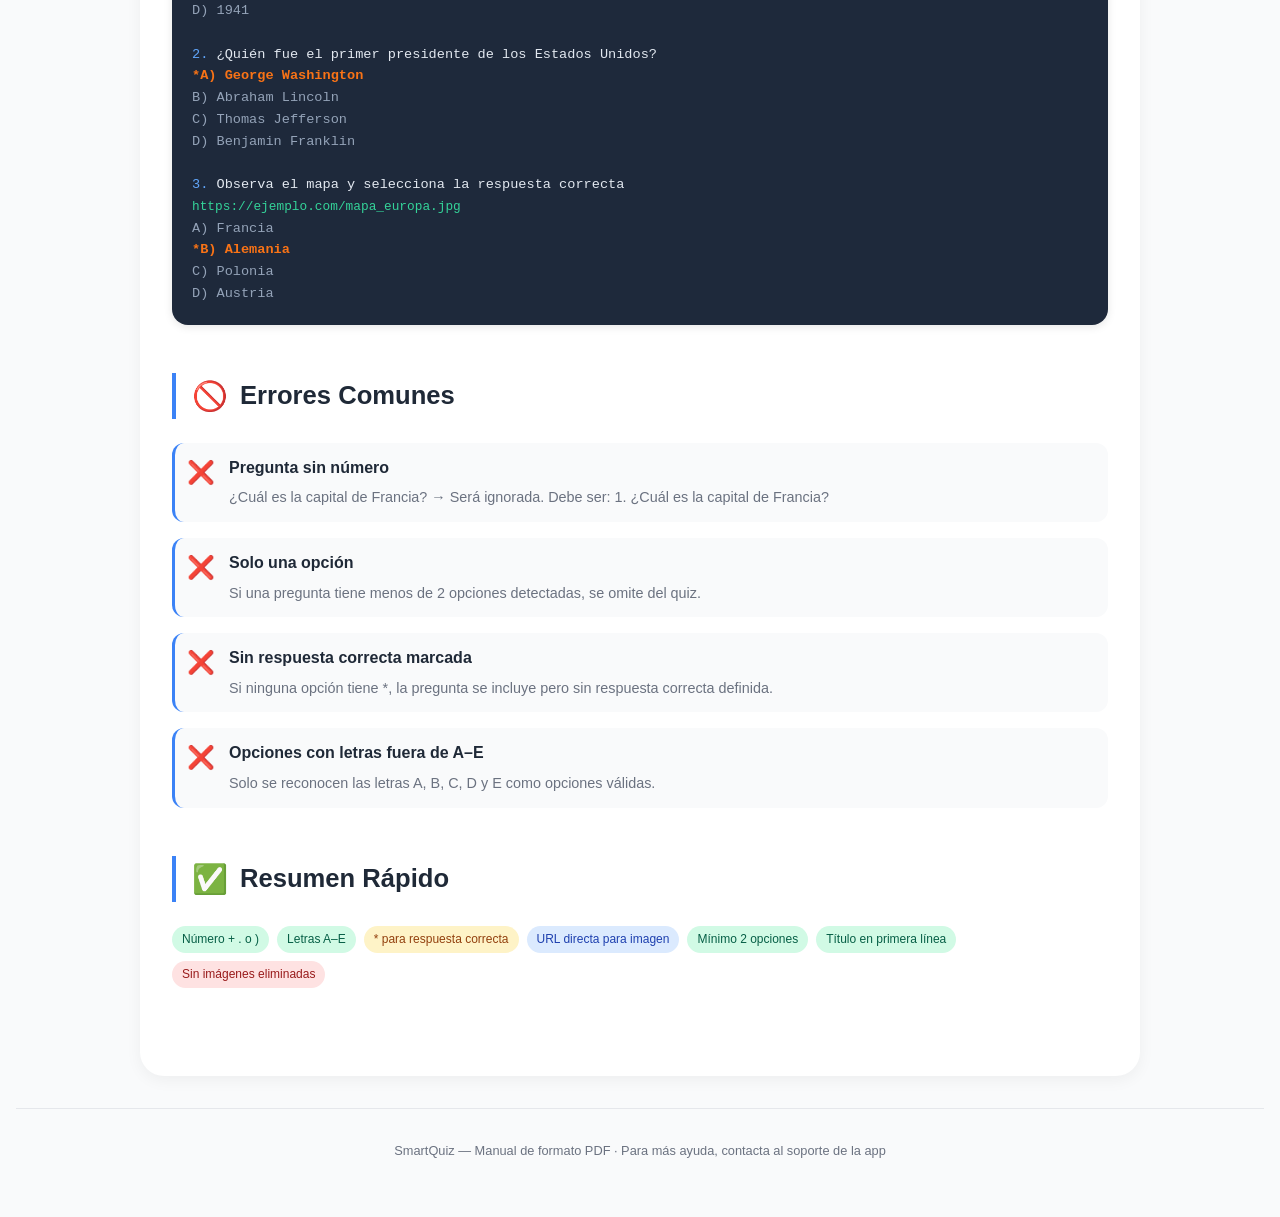
==== commit 9d5d5c8a: "titulo" ====
--- a/manual.html
+++ b/manual.html
@@ -11,9 +11,9 @@
 
 <!-- HERO -->
 <div class="hero">
-  <div class="hero-tag">Manual de Usuario</div>
+
   <h1>Formato PDF<br>para SmartQuiz</h1>
-  <p>Aprende a preparar tus archivos PDF para que la app los lea correctamente y genere quizzes automáticamente.</p>
+
 </div>
 
 <div class="container">
--- a/style/style_manual_usuario.css
+++ b/style/style_manual_usuario.css
@@ -48,7 +48,7 @@
   font-size: 2.2rem;
   font-weight: 700;
   margin-bottom: 12px;
-  color: var(--text-dark);
+  color: #0f172a;
   line-height: 1.3;
 }
 
@@ -78,10 +78,9 @@
 .hero {
   text-align: center;
   padding: 48px 24px;
-  background: linear-gradient(135deg, var(--primary) 0%, var(--primary-dark) 100%);
   border-radius: 24px;
   margin-bottom: 32px;
-  color: white;
+  
 }
 
 .hero-tag {
@@ -95,7 +94,7 @@
 }
 
 .hero h1 {
-  color: white;
+
   margin-bottom: 16px;
   font-size: 2.5rem;
 }
